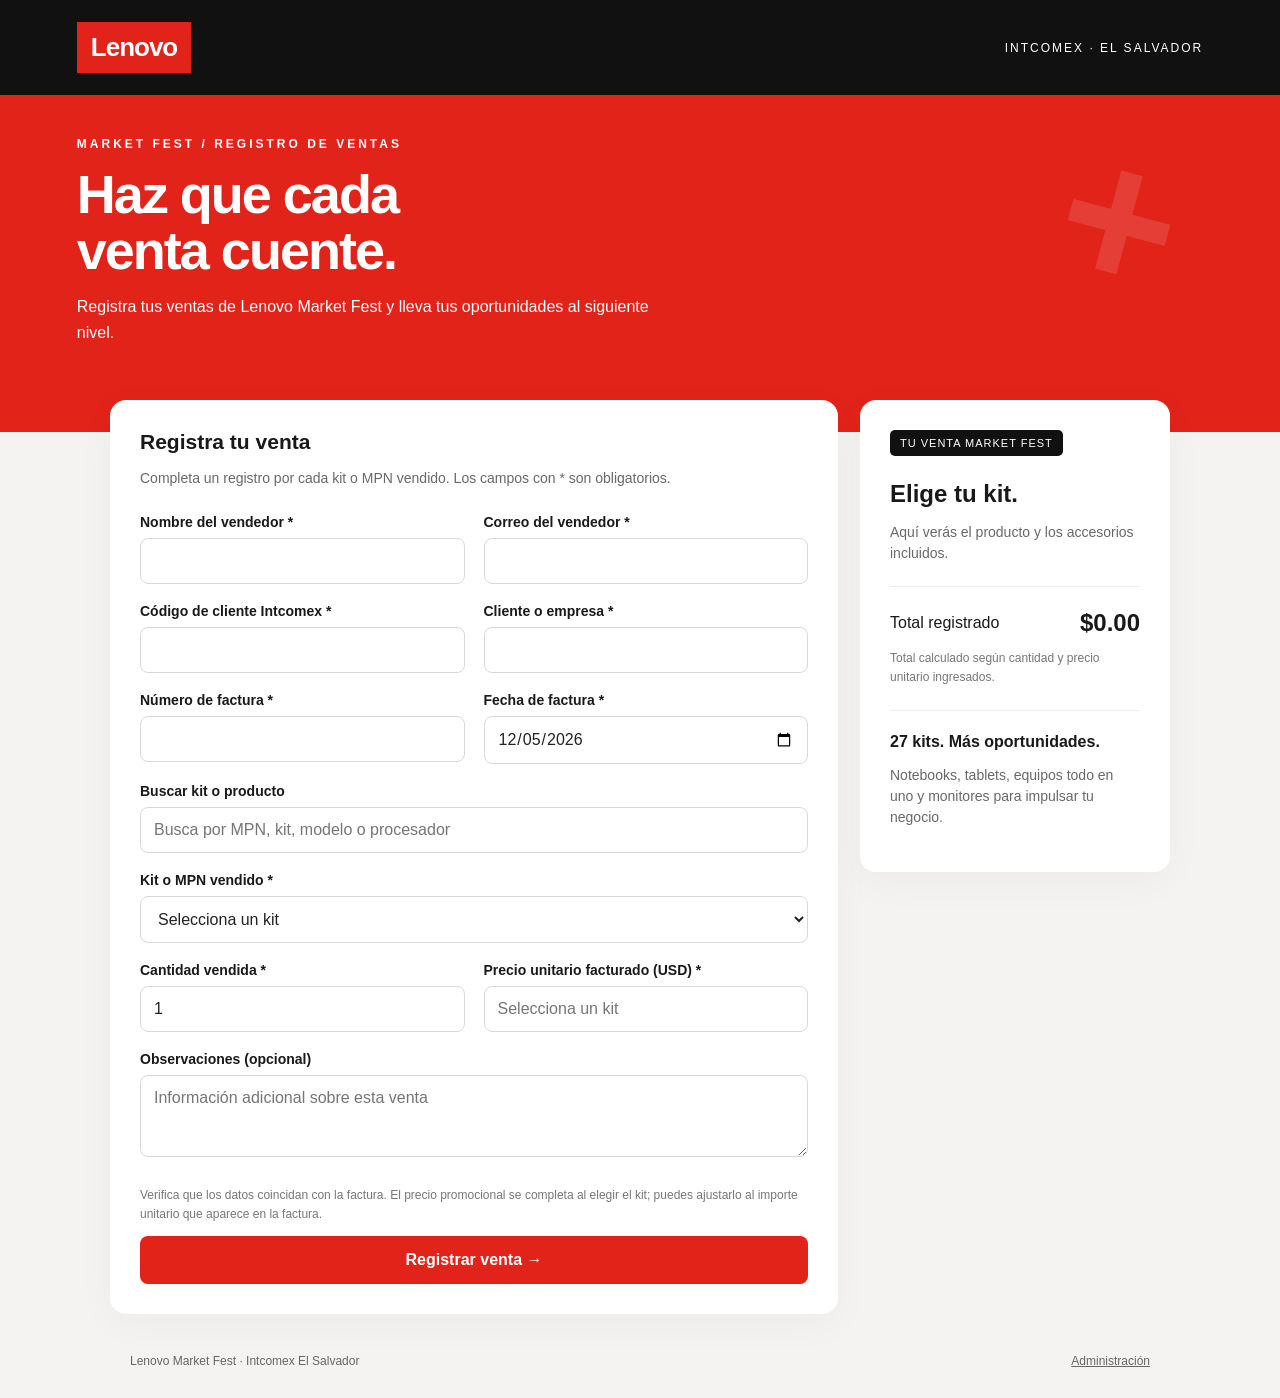
==== market-fest/index.html @ 4cc772e5 "Add Lenovo Market Fest sales registration and private staff export" ====
<!doctype html>
<html lang="es"><head><meta charset="utf-8"><meta name="viewport" content="width=device-width,initial-scale=1"><meta name="theme-color" content="#e2231a"><title>Registro de ventas | Lenovo Market Fest</title><style>
*{box-sizing:border-box}body{margin:0;background:#f4f3f1;color:#191919;font:16px Arial,sans-serif}header{background:#111;color:white;padding:22px max(6vw,20px);display:flex;align-items:center;justify-content:space-between}header strong{background:#e2231a;padding:10px 14px;font-size:26px;letter-spacing:-1px}header span{font-size:12px;letter-spacing:2px}.hero{background:#e2231a;color:white;padding:42px max(6vw,20px) 70px;position:relative;overflow:hidden}.hero:after{content:'+';position:absolute;right:8%;top:10px;font-size:200px;font-weight:900;opacity:.12;transform:rotate(15deg)}.hero p{max-width:590px;line-height:1.6}.eyebrow{text-transform:uppercase;letter-spacing:3px;font-size:12px;font-weight:bold}h1{font-size:clamp(32px,5vw,54px);letter-spacing:-2px;line-height:1.04;margin:15px 0}main{max-width:1100px;margin:-32px auto 40px;padding:0 20px;position:relative;display:grid;grid-template-columns:1fr 310px;gap:22px}.panel{background:white;border-radius:16px;padding:30px;box-shadow:0 10px 40px #00000009}h2{font-size:21px;margin:0 0 8px}.muted{color:#686868;font-size:14px;line-height:1.5}.grid{display:grid;grid-template-columns:1fr 1fr;gap:19px;margin:25px 0}.full{grid-column:1/-1}label{display:block;font-size:14px;font-weight:bold;margin-bottom:8px}input,select,textarea{font:inherit;width:100%;padding:13px;border:1px solid #d8d8d8;border-radius:8px;background:white;color:#222}input:focus,select:focus,textarea:focus{outline:2px solid #e2231a;outline-offset:2px}textarea{resize:vertical}button{font:inherit;font-weight:bold;cursor:pointer;border:0;border-radius:8px;padding:15px 20px;background:#e2231a;color:white}button:disabled{opacity:.55;cursor:wait}.primary{width:100%}.divider{border-top:1px solid #eee;padding-top:22px;margin-top:22px}.summary{position:sticky;top:20px;height:fit-content}.summary .pill{display:inline-block;background:#111;color:#fff;padding:7px 10px;border-radius:5px;font-size:11px;letter-spacing:1px}.summary h3{font-size:24px;line-height:1.2;margin-bottom:8px}.price{font-size:42px;font-weight:bold;color:#e2231a;letter-spacing:-2px;margin:16px 0}.total{display:flex;justify-content:space-between;align-items:center}.total strong{font-size:24px}.note{font-size:12px;line-height:1.6;color:#777}.status{padding:15px;border-radius:8px;margin-top:15px;line-height:1.5}.status:empty{display:none}.status.error{background:#fff0ef;color:#9c1710}.status.success{background:#e9f7ee;color:#176535}footer{max-width:1060px;margin:0 auto 30px;display:flex;justify-content:space-between;font-size:12px;color:#666;padding:0 20px}footer a{color:inherit}.honeypot{position:absolute;left:-10000px}dialog{border:0;border-radius:16px;padding:30px;width:min(90vw,950px);max-height:90vh}dialog::backdrop{background:#0009}dialog input{margin-bottom:15px}table{border-collapse:collapse;width:100%;font-size:12px}td,th{padding:10px;border-bottom:1px solid #ddd;text-align:left;white-space:nowrap}.scroll{overflow:auto}#records{margin-top:20px}.small{padding:9px 13px;font-size:13px;background:#222}.actions{display:flex;justify-content:space-between;gap:10px;margin-bottom:20px}@media(max-width:800px){main{grid-template-columns:1fr}.summary{position:static}.hero{padding-top:28px}.grid{grid-template-columns:1fr}.panel{padding:24px}header span{letter-spacing:0}footer{gap:15px}.hero:after{right:-20px}}
</style></head><body><header><strong>Lenovo</strong><span>INTCOMEX · EL SALVADOR</span></header><section class="hero"><div class="eyebrow">Market Fest / Registro de ventas</div><h1>Haz que cada<br>venta cuente.</h1><p>Registra tus ventas de Lenovo Market Fest y lleva tus oportunidades al siguiente nivel.</p></section><main><section class="panel"><h2>Registra tu venta</h2><p class="muted">Completa un registro por cada kit o MPN vendido. Los campos con * son obligatorios.</p><form id="sale"><div class="grid"><div><label for="seller">Nombre del vendedor *</label><input id="seller" name="seller" required maxlength="120" autocomplete="name"></div><div><label for="email">Correo del vendedor *</label><input id="email" name="email" type="email" required maxlength="180" autocomplete="email"></div><div><label for="clientCode">Código de cliente Intcomex *</label><input id="clientCode" name="clientCode" required maxlength="40"></div><div><label for="company">Cliente o empresa *</label><input id="company" name="company" required maxlength="180" autocomplete="organization"></div><div><label for="invoice">Número de factura *</label><input id="invoice" name="invoice" required maxlength="80"></div><div><label for="date">Fecha de factura *</label><input id="date" name="date" type="date" required></div><div class="full"><label for="search">Buscar kit o producto</label><input id="search" type="search" placeholder="Busca por MPN, kit, modelo o procesador"></div><div class="full"><label for="product">Kit o MPN vendido *</label><select id="product" name="product" required><option value="">Cargando productos…</option></select></div><div><label for="quantity">Cantidad vendida *</label><input id="quantity" name="quantity" type="number" required min="1" max="10000" step="1" value="1" inputmode="numeric"></div><div><label for="unitPrice">Precio unitario facturado (USD) *</label><input id="unitPrice" name="unitPrice" type="number" required min="0.01" max="100000" step="0.01" inputmode="decimal" placeholder="Selecciona un kit"></div><div class="full"><label for="notes">Observaciones (opcional)</label><textarea id="notes" name="notes" rows="3" maxlength="2000" placeholder="Información adicional sobre esta venta"></textarea></div></div><div class="honeypot" aria-hidden="true"><label for="website">Sitio web</label><input id="website" tabindex="-1" autocomplete="off"></div><p class="note">Verifica que los datos coincidan con la factura. El precio promocional se completa al elegir el kit; puedes ajustarlo al importe unitario que aparece en la factura.</p><button class="primary" id="submit">Registrar venta →</button><div id="status" class="status" role="status" aria-live="polite"></div></form></section><aside class="panel summary"><span class="pill">TU VENTA MARKET FEST</span><div id="preview"><h3>Elige tu kit.</h3><p class="muted">Aquí verás el producto y los accesorios incluidos.</p></div><div class="divider total"><span>Total registrado</span><strong id="total">$0.00</strong></div><p class="note">Total calculado según cantidad y precio unitario ingresados.</p><div class="divider"><b>27 kits. Más oportunidades.</b><p class="muted">Notebooks, tablets, equipos todo en uno y monitores para impulsar tu negocio.</p></div></aside></main><footer><span>Lenovo Market Fest · Intcomex El Salvador</span><a href="#administracion" id="adminLink">Administración</a></footer><dialog id="admin"><div class="actions"><h2>Ventas registradas</h2><button class="small" id="closeAdmin">Cerrar</button></div><p class="muted">Acceso exclusivo al equipo autorizado de Proyectos Lenovo.</p><form id="login"><label for="adminEmail">Correo</label><input id="adminEmail" type="email" autocomplete="username" required><label for="adminPassword">Contraseña</label><input id="adminPassword" type="password" autocomplete="current-password" required><button>Ingresar</button></form><p id="adminStatus" role="status"></p><div id="records"></div></dialog><script src="../config.js"></script><script type="module" src="app.js"></script></body></html>
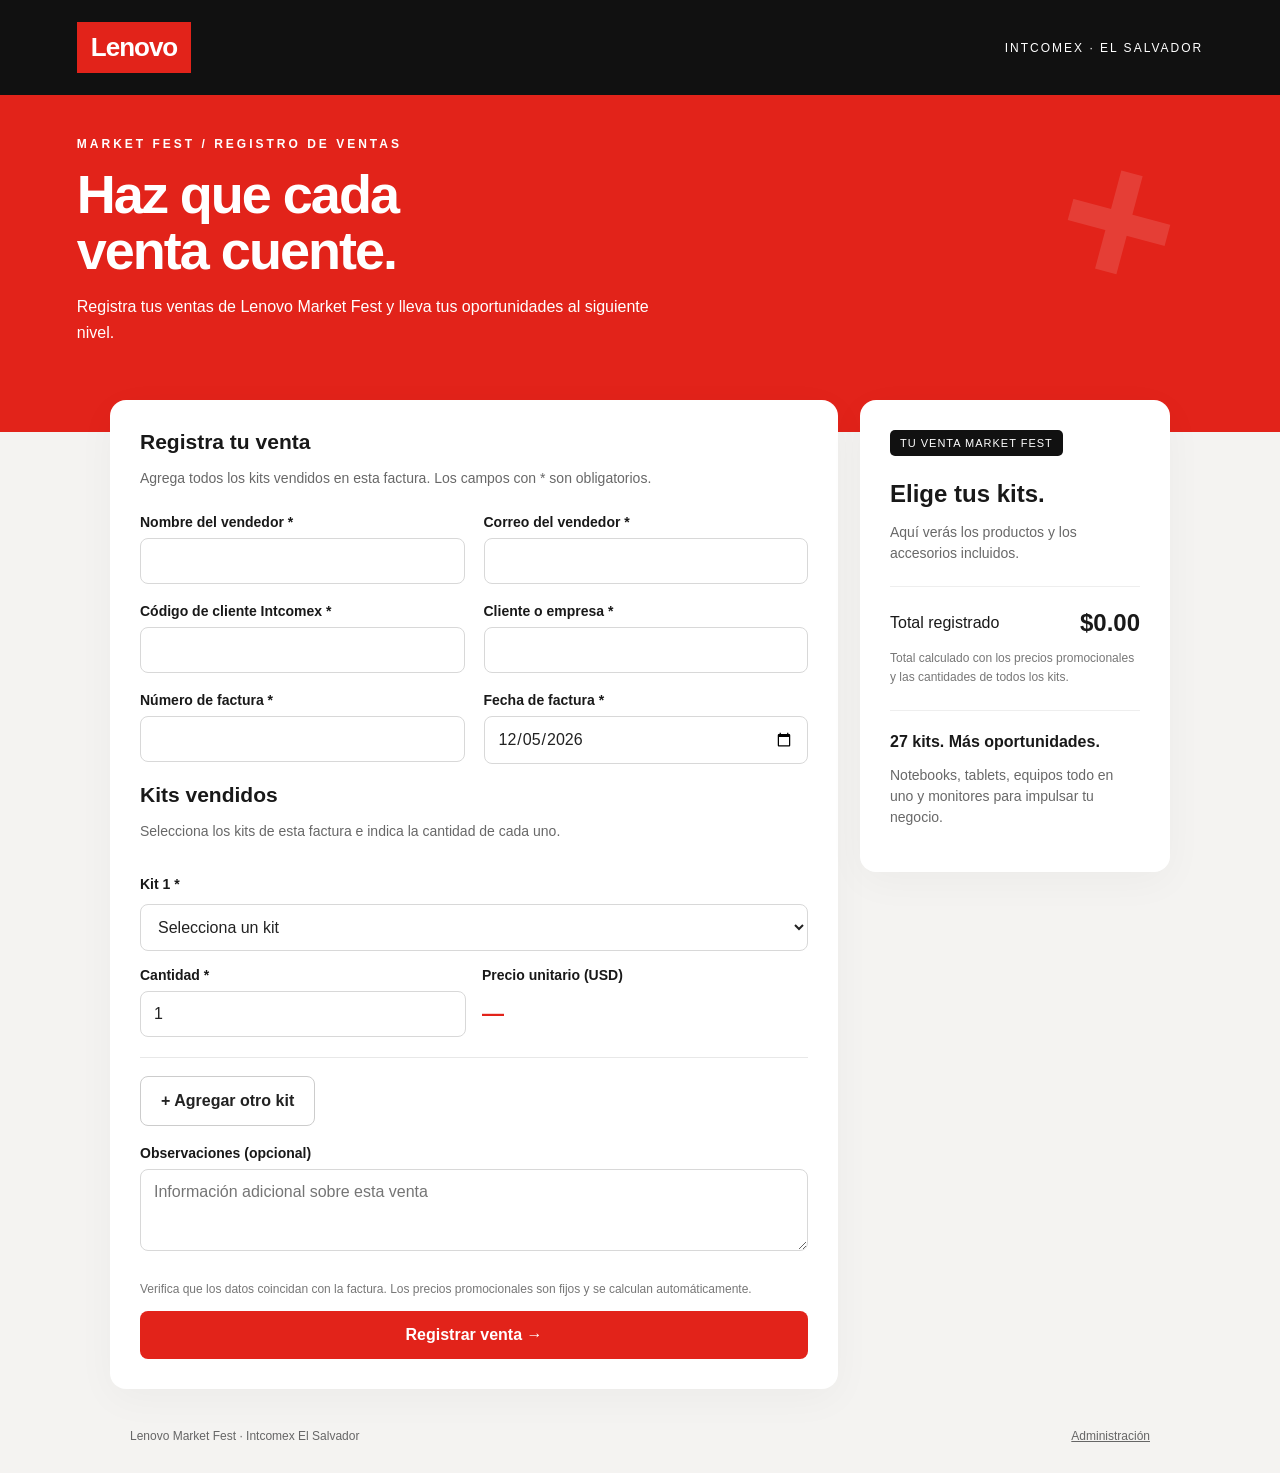
==== commit 1211affd: "Allow multiple Market Fest kits per invoice and enforce fixed catalog prices" ====
--- a/market-fest/index.html
+++ b/market-fest/index.html
@@ -1,4 +1,5 @@
 <!doctype html>
 <html lang="es"><head><meta charset="utf-8"><meta name="viewport" content="width=device-width,initial-scale=1"><meta name="theme-color" content="#e2231a"><title>Registro de ventas | Lenovo Market Fest</title><style>
 *{box-sizing:border-box}body{margin:0;background:#f4f3f1;color:#191919;font:16px Arial,sans-serif}header{background:#111;color:white;padding:22px max(6vw,20px);display:flex;align-items:center;justify-content:space-between}header strong{background:#e2231a;padding:10px 14px;font-size:26px;letter-spacing:-1px}header span{font-size:12px;letter-spacing:2px}.hero{background:#e2231a;color:white;padding:42px max(6vw,20px) 70px;position:relative;overflow:hidden}.hero:after{content:'+';position:absolute;right:8%;top:10px;font-size:200px;font-weight:900;opacity:.12;transform:rotate(15deg)}.hero p{max-width:590px;line-height:1.6}.eyebrow{text-transform:uppercase;letter-spacing:3px;font-size:12px;font-weight:bold}h1{font-size:clamp(32px,5vw,54px);letter-spacing:-2px;line-height:1.04;margin:15px 0}main{max-width:1100px;margin:-32px auto 40px;padding:0 20px;position:relative;display:grid;grid-template-columns:1fr 310px;gap:22px}.panel{background:white;border-radius:16px;padding:30px;box-shadow:0 10px 40px #00000009}h2{font-size:21px;margin:0 0 8px}.muted{color:#686868;font-size:14px;line-height:1.5}.grid{display:grid;grid-template-columns:1fr 1fr;gap:19px;margin:25px 0}.full{grid-column:1/-1}label{display:block;font-size:14px;font-weight:bold;margin-bottom:8px}input,select,textarea{font:inherit;width:100%;padding:13px;border:1px solid #d8d8d8;border-radius:8px;background:white;color:#222}input:focus,select:focus,textarea:focus{outline:2px solid #e2231a;outline-offset:2px}textarea{resize:vertical}button{font:inherit;font-weight:bold;cursor:pointer;border:0;border-radius:8px;padding:15px 20px;background:#e2231a;color:white}button:disabled{opacity:.55;cursor:wait}.primary{width:100%}.divider{border-top:1px solid #eee;padding-top:22px;margin-top:22px}.summary{position:sticky;top:20px;height:fit-content}.summary .pill{display:inline-block;background:#111;color:#fff;padding:7px 10px;border-radius:5px;font-size:11px;letter-spacing:1px}.summary h3{font-size:24px;line-height:1.2;margin-bottom:8px}.price{font-size:42px;font-weight:bold;color:#e2231a;letter-spacing:-2px;margin:16px 0}.total{display:flex;justify-content:space-between;align-items:center}.total strong{font-size:24px}.note{font-size:12px;line-height:1.6;color:#777}.status{padding:15px;border-radius:8px;margin-top:15px;line-height:1.5}.status:empty{display:none}.status.error{background:#fff0ef;color:#9c1710}.status.success{background:#e9f7ee;color:#176535}footer{max-width:1060px;margin:0 auto 30px;display:flex;justify-content:space-between;font-size:12px;color:#666;padding:0 20px}footer a{color:inherit}.honeypot{position:absolute;left:-10000px}dialog{border:0;border-radius:16px;padding:30px;width:min(90vw,950px);max-height:90vh}dialog::backdrop{background:#0009}dialog input{margin-bottom:15px}table{border-collapse:collapse;width:100%;font-size:12px}td,th{padding:10px;border-bottom:1px solid #ddd;text-align:left;white-space:nowrap}.scroll{overflow:auto}#records{margin-top:20px}.small{padding:9px 13px;font-size:13px;background:#222}.actions{display:flex;justify-content:space-between;gap:10px;margin-bottom:20px}@media(max-width:800px){main{grid-template-columns:1fr}.summary{position:static}.hero{padding-top:28px}.grid{grid-template-columns:1fr}.panel{padding:24px}header span{letter-spacing:0}footer{gap:15px}.hero:after{right:-20px}}
-</style></head><body><header><strong>Lenovo</strong><span>INTCOMEX · EL SALVADOR</span></header><section class="hero"><div class="eyebrow">Market Fest / Registro de ventas</div><h1>Haz que cada<br>venta cuente.</h1><p>Registra tus ventas de Lenovo Market Fest y lleva tus oportunidades al siguiente nivel.</p></section><main><section class="panel"><h2>Registra tu venta</h2><p class="muted">Completa un registro por cada kit o MPN vendido. Los campos con * son obligatorios.</p><form id="sale"><div class="grid"><div><label for="seller">Nombre del vendedor *</label><input id="seller" name="seller" required maxlength="120" autocomplete="name"></div><div><label for="email">Correo del vendedor *</label><input id="email" name="email" type="email" required maxlength="180" autocomplete="email"></div><div><label for="clientCode">Código de cliente Intcomex *</label><input id="clientCode" name="clientCode" required maxlength="40"></div><div><label for="company">Cliente o empresa *</label><input id="company" name="company" required maxlength="180" autocomplete="organization"></div><div><label for="invoice">Número de factura *</label><input id="invoice" name="invoice" required maxlength="80"></div><div><label for="date">Fecha de factura *</label><input id="date" name="date" type="date" required></div><div class="full"><label for="search">Buscar kit o producto</label><input id="search" type="search" placeholder="Busca por MPN, kit, modelo o procesador"></div><div class="full"><label for="product">Kit o MPN vendido *</label><select id="product" name="product" required><option value="">Cargando productos…</option></select></div><div><label for="quantity">Cantidad vendida *</label><input id="quantity" name="quantity" type="number" required min="1" max="10000" step="1" value="1" inputmode="numeric"></div><div><label for="unitPrice">Precio unitario facturado (USD) *</label><input id="unitPrice" name="unitPrice" type="number" required min="0.01" max="100000" step="0.01" inputmode="decimal" placeholder="Selecciona un kit"></div><div class="full"><label for="notes">Observaciones (opcional)</label><textarea id="notes" name="notes" rows="3" maxlength="2000" placeholder="Información adicional sobre esta venta"></textarea></div></div><div class="honeypot" aria-hidden="true"><label for="website">Sitio web</label><input id="website" tabindex="-1" autocomplete="off"></div><p class="note">Verifica que los datos coincidan con la factura. El precio promocional se completa al elegir el kit; puedes ajustarlo al importe unitario que aparece en la factura.</p><button class="primary" id="submit">Registrar venta →</button><div id="status" class="status" role="status" aria-live="polite"></div></form></section><aside class="panel summary"><span class="pill">TU VENTA MARKET FEST</span><div id="preview"><h3>Elige tu kit.</h3><p class="muted">Aquí verás el producto y los accesorios incluidos.</p></div><div class="divider total"><span>Total registrado</span><strong id="total">$0.00</strong></div><p class="note">Total calculado según cantidad y precio unitario ingresados.</p><div class="divider"><b>27 kits. Más oportunidades.</b><p class="muted">Notebooks, tablets, equipos todo en uno y monitores para impulsar tu negocio.</p></div></aside></main><footer><span>Lenovo Market Fest · Intcomex El Salvador</span><a href="#administracion" id="adminLink">Administración</a></footer><dialog id="admin"><div class="actions"><h2>Ventas registradas</h2><button class="small" id="closeAdmin">Cerrar</button></div><p class="muted">Acceso exclusivo al equipo autorizado de Proyectos Lenovo.</p><form id="login"><label for="adminEmail">Correo</label><input id="adminEmail" type="email" autocomplete="username" required><label for="adminPassword">Contraseña</label><input id="adminPassword" type="password" autocomplete="current-password" required><button>Ingresar</button></form><p id="adminStatus" role="status"></p><div id="records"></div></dialog><script src="../config.js"></script><script type="module" src="app.js"></script></body></html>
+.kit-line{padding:20px 0;border-bottom:1px solid #e8e8e8}.line-top{display:flex;align-items:center;justify-content:space-between;gap:10px;margin-bottom:12px}.line-top label{margin:0}.line-numbers{display:grid;grid-template-columns:1fr 1fr;gap:16px;margin-top:16px}.fixed-price{display:block;font-size:22px;font-weight:bold;color:#e2231a;padding:10px 0}.remove-kit{background:transparent;color:#777;padding:6px 0;font-size:12px}.secondary{margin-top:18px;background:#fff;color:#222;border:1px solid #ccc}.summary-item{border-bottom:1px solid #eee;padding:15px 0}.summary-item h3{font-size:18px;margin:0 0 8px}.summary-item p{margin:7px 0}.summary-item .line-total{font-weight:bold;color:#e2231a}@media(max-width:480px){.line-numbers{grid-template-columns:1fr 1fr}.kit-line{padding:16px 0}}
+</style></head><body><header><strong>Lenovo</strong><span>INTCOMEX · EL SALVADOR</span></header><section class="hero"><div class="eyebrow">Market Fest / Registro de ventas</div><h1>Haz que cada<br>venta cuente.</h1><p>Registra tus ventas de Lenovo Market Fest y lleva tus oportunidades al siguiente nivel.</p></section><main><section class="panel"><h2>Registra tu venta</h2><p class="muted">Agrega todos los kits vendidos en esta factura. Los campos con * son obligatorios.</p><form id="sale"><div class="grid"><div><label for="seller">Nombre del vendedor *</label><input id="seller" name="seller" required maxlength="120" autocomplete="name"></div><div><label for="email">Correo del vendedor *</label><input id="email" name="email" type="email" required maxlength="180" autocomplete="email"></div><div><label for="clientCode">Código de cliente Intcomex *</label><input id="clientCode" name="clientCode" required maxlength="40"></div><div><label for="company">Cliente o empresa *</label><input id="company" name="company" required maxlength="180" autocomplete="organization"></div><div><label for="invoice">Número de factura *</label><input id="invoice" name="invoice" required maxlength="80"></div><div><label for="date">Fecha de factura *</label><input id="date" name="date" type="date" required></div><section class="full kits"><h2>Kits vendidos</h2><p class="muted">Selecciona los kits de esta factura e indica la cantidad de cada uno.</p><div id="lines"></div><button type="button" id="addKit" class="secondary">+ Agregar otro kit</button></section><div class="full"><label for="notes">Observaciones (opcional)</label><textarea id="notes" name="notes" rows="3" maxlength="2000" placeholder="Información adicional sobre esta venta"></textarea></div></div><div class="honeypot" aria-hidden="true"><label for="website">Sitio web</label><input id="website" tabindex="-1" autocomplete="off"></div><p class="note">Verifica que los datos coincidan con la factura. Los precios promocionales son fijos y se calculan automáticamente.</p><button class="primary" id="submit">Registrar venta →</button><div id="status" class="status" role="status" aria-live="polite"></div></form></section><aside class="panel summary"><span class="pill">TU VENTA MARKET FEST</span><div id="preview"><h3>Elige tu kit.</h3><p class="muted">Aquí verás los productos y accesorios incluidos.</p></div><div class="divider total"><span>Total registrado</span><strong id="total">$0.00</strong></div><p class="note">Total calculado con los precios promocionales y las cantidades de todos los kits.</p><div class="divider"><b>27 kits. Más oportunidades.</b><p class="muted">Notebooks, tablets, equipos todo en uno y monitores para impulsar tu negocio.</p></div></aside></main><footer><span>Lenovo Market Fest · Intcomex El Salvador</span><a href="#administracion" id="adminLink">Administración</a></footer><dialog id="admin"><div class="actions"><h2>Ventas registradas</h2><button class="small" id="closeAdmin">Cerrar</button></div><p class="muted">Acceso exclusivo al equipo autorizado de Proyectos Lenovo.</p><form id="login"><label for="adminEmail">Correo</label><input id="adminEmail" type="email" autocomplete="username" required><label for="adminPassword">Contraseña</label><input id="adminPassword" type="password" autocomplete="current-password" required><button>Ingresar</button></form><p id="adminStatus" role="status"></p><div id="records"></div></dialog><script src="../config.js"></script><script type="module" src="app.js"></script></body></html>
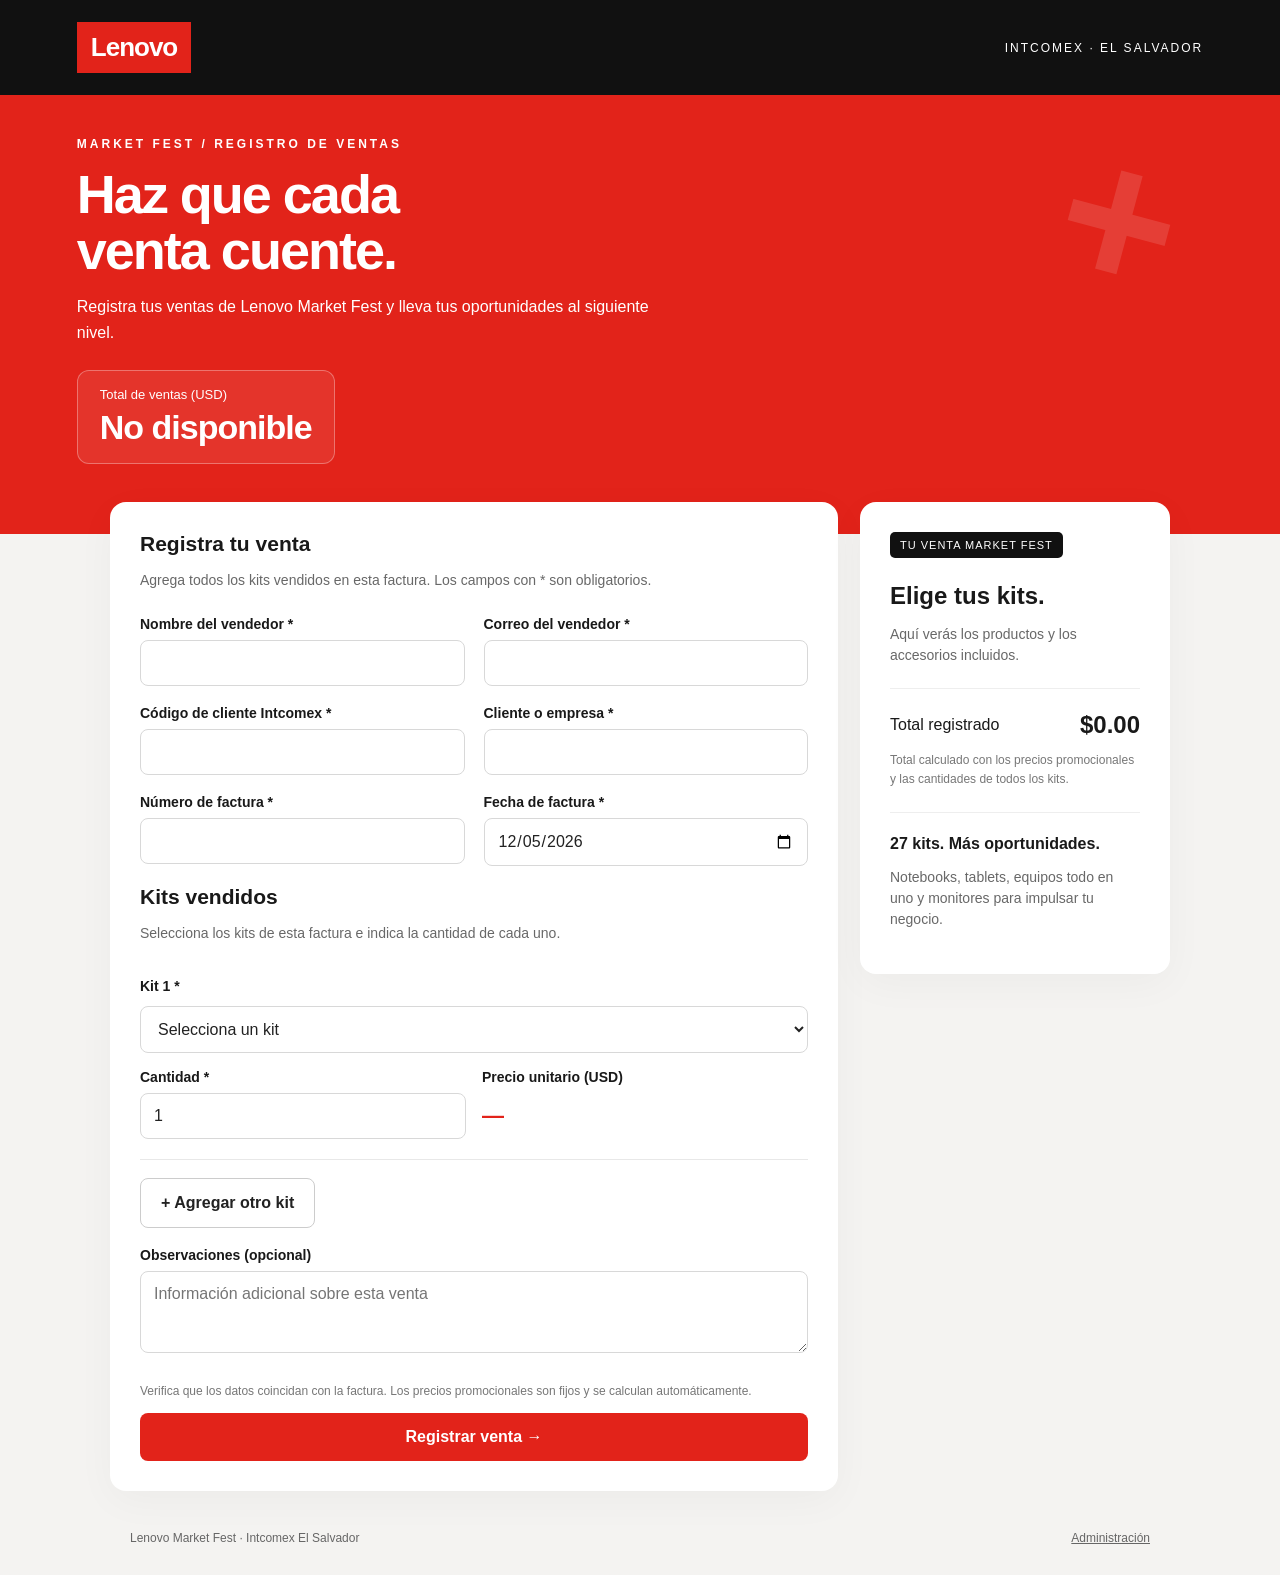
==== commit d27e35df: "Show campaign sales total without exposing private sales records" ====
--- a/market-fest/index.html
+++ b/market-fest/index.html
@@ -2,4 +2,6 @@
 <html lang="es"><head><meta charset="utf-8"><meta name="viewport" content="width=device-width,initial-scale=1"><meta name="theme-color" content="#e2231a"><title>Registro de ventas | Lenovo Market Fest</title><style>
 *{box-sizing:border-box}body{margin:0;background:#f4f3f1;color:#191919;font:16px Arial,sans-serif}header{background:#111;color:white;padding:22px max(6vw,20px);display:flex;align-items:center;justify-content:space-between}header strong{background:#e2231a;padding:10px 14px;font-size:26px;letter-spacing:-1px}header span{font-size:12px;letter-spacing:2px}.hero{background:#e2231a;color:white;padding:42px max(6vw,20px) 70px;position:relative;overflow:hidden}.hero:after{content:'+';position:absolute;right:8%;top:10px;font-size:200px;font-weight:900;opacity:.12;transform:rotate(15deg)}.hero p{max-width:590px;line-height:1.6}.eyebrow{text-transform:uppercase;letter-spacing:3px;font-size:12px;font-weight:bold}h1{font-size:clamp(32px,5vw,54px);letter-spacing:-2px;line-height:1.04;margin:15px 0}main{max-width:1100px;margin:-32px auto 40px;padding:0 20px;position:relative;display:grid;grid-template-columns:1fr 310px;gap:22px}.panel{background:white;border-radius:16px;padding:30px;box-shadow:0 10px 40px #00000009}h2{font-size:21px;margin:0 0 8px}.muted{color:#686868;font-size:14px;line-height:1.5}.grid{display:grid;grid-template-columns:1fr 1fr;gap:19px;margin:25px 0}.full{grid-column:1/-1}label{display:block;font-size:14px;font-weight:bold;margin-bottom:8px}input,select,textarea{font:inherit;width:100%;padding:13px;border:1px solid #d8d8d8;border-radius:8px;background:white;color:#222}input:focus,select:focus,textarea:focus{outline:2px solid #e2231a;outline-offset:2px}textarea{resize:vertical}button{font:inherit;font-weight:bold;cursor:pointer;border:0;border-radius:8px;padding:15px 20px;background:#e2231a;color:white}button:disabled{opacity:.55;cursor:wait}.primary{width:100%}.divider{border-top:1px solid #eee;padding-top:22px;margin-top:22px}.summary{position:sticky;top:20px;height:fit-content}.summary .pill{display:inline-block;background:#111;color:#fff;padding:7px 10px;border-radius:5px;font-size:11px;letter-spacing:1px}.summary h3{font-size:24px;line-height:1.2;margin-bottom:8px}.price{font-size:42px;font-weight:bold;color:#e2231a;letter-spacing:-2px;margin:16px 0}.total{display:flex;justify-content:space-between;align-items:center}.total strong{font-size:24px}.note{font-size:12px;line-height:1.6;color:#777}.status{padding:15px;border-radius:8px;margin-top:15px;line-height:1.5}.status:empty{display:none}.status.error{background:#fff0ef;color:#9c1710}.status.success{background:#e9f7ee;color:#176535}footer{max-width:1060px;margin:0 auto 30px;display:flex;justify-content:space-between;font-size:12px;color:#666;padding:0 20px}footer a{color:inherit}.honeypot{position:absolute;left:-10000px}dialog{border:0;border-radius:16px;padding:30px;width:min(90vw,950px);max-height:90vh}dialog::backdrop{background:#0009}dialog input{margin-bottom:15px}table{border-collapse:collapse;width:100%;font-size:12px}td,th{padding:10px;border-bottom:1px solid #ddd;text-align:left;white-space:nowrap}.scroll{overflow:auto}#records{margin-top:20px}.small{padding:9px 13px;font-size:13px;background:#222}.actions{display:flex;justify-content:space-between;gap:10px;margin-bottom:20px}@media(max-width:800px){main{grid-template-columns:1fr}.summary{position:static}.hero{padding-top:28px}.grid{grid-template-columns:1fr}.panel{padding:24px}header span{letter-spacing:0}footer{gap:15px}.hero:after{right:-20px}}
 .kit-line{padding:20px 0;border-bottom:1px solid #e8e8e8}.line-top{display:flex;align-items:center;justify-content:space-between;gap:10px;margin-bottom:12px}.line-top label{margin:0}.line-numbers{display:grid;grid-template-columns:1fr 1fr;gap:16px;margin-top:16px}.fixed-price{display:block;font-size:22px;font-weight:bold;color:#e2231a;padding:10px 0}.remove-kit{background:transparent;color:#777;padding:6px 0;font-size:12px}.secondary{margin-top:18px;background:#fff;color:#222;border:1px solid #ccc}.summary-item{border-bottom:1px solid #eee;padding:15px 0}.summary-item h3{font-size:18px;margin:0 0 8px}.summary-item p{margin:7px 0}.summary-item .line-total{font-weight:bold;color:#e2231a}@media(max-width:480px){.line-numbers{grid-template-columns:1fr 1fr}.kit-line{padding:16px 0}}
-</style></head><body><header><strong>Lenovo</strong><span>INTCOMEX · EL SALVADOR</span></header><section class="hero"><div class="eyebrow">Market Fest / Registro de ventas</div><h1>Haz que cada<br>venta cuente.</h1><p>Registra tus ventas de Lenovo Market Fest y lleva tus oportunidades al siguiente nivel.</p></section><main><section class="panel"><h2>Registra tu venta</h2><p class="muted">Agrega todos los kits vendidos en esta factura. Los campos con * son obligatorios.</p><form id="sale"><div class="grid"><div><label for="seller">Nombre del vendedor *</label><input id="seller" name="seller" required maxlength="120" autocomplete="name"></div><div><label for="email">Correo del vendedor *</label><input id="email" name="email" type="email" required maxlength="180" autocomplete="email"></div><div><label for="clientCode">Código de cliente Intcomex *</label><input id="clientCode" name="clientCode" required maxlength="40"></div><div><label for="company">Cliente o empresa *</label><input id="company" name="company" required maxlength="180" autocomplete="organization"></div><div><label for="invoice">Número de factura *</label><input id="invoice" name="invoice" required maxlength="80"></div><div><label for="date">Fecha de factura *</label><input id="date" name="date" type="date" required></div><section class="full kits"><h2>Kits vendidos</h2><p class="muted">Selecciona los kits de esta factura e indica la cantidad de cada uno.</p><div id="lines"></div><button type="button" id="addKit" class="secondary">+ Agregar otro kit</button></section><div class="full"><label for="notes">Observaciones (opcional)</label><textarea id="notes" name="notes" rows="3" maxlength="2000" placeholder="Información adicional sobre esta venta"></textarea></div></div><div class="honeypot" aria-hidden="true"><label for="website">Sitio web</label><input id="website" tabindex="-1" autocomplete="off"></div><p class="note">Verifica que los datos coincidan con la factura. Los precios promocionales son fijos y se calculan automáticamente.</p><button class="primary" id="submit">Registrar venta →</button><div id="status" class="status" role="status" aria-live="polite"></div></form></section><aside class="panel summary"><span class="pill">TU VENTA MARKET FEST</span><div id="preview"><h3>Elige tu kit.</h3><p class="muted">Aquí verás los productos y accesorios incluidos.</p></div><div class="divider total"><span>Total registrado</span><strong id="total">$0.00</strong></div><p class="note">Total calculado con los precios promocionales y las cantidades de todos los kits.</p><div class="divider"><b>27 kits. Más oportunidades.</b><p class="muted">Notebooks, tablets, equipos todo en uno y monitores para impulsar tu negocio.</p></div></aside></main><footer><span>Lenovo Market Fest · Intcomex El Salvador</span><a href="#administracion" id="adminLink">Administración</a></footer><dialog id="admin"><div class="actions"><h2>Ventas registradas</h2><button class="small" id="closeAdmin">Cerrar</button></div><p class="muted">Acceso exclusivo al equipo autorizado de Proyectos Lenovo.</p><form id="login"><label for="adminEmail">Correo</label><input id="adminEmail" type="email" autocomplete="username" required><label for="adminPassword">Contraseña</label><input id="adminPassword" type="password" autocomplete="current-password" required><button>Ingresar</button></form><p id="adminStatus" role="status"></p><div id="records"></div></dialog><script src="../config.js"></script><script type="module" src="app.js"></script></body></html>
+ .campaign-total{display:flex;flex-direction:column;gap:6px;width:fit-content;background:#ffffff14;border:1px solid #ffffff50;border-radius:12px;padding:16px 22px;margin-top:24px;position:relative;z-index:1}.campaign-total span{font-size:13px}.campaign-total strong{font-size:34px;letter-spacing:-1px}
+</style></head><body><header><strong>Lenovo</strong><span>INTCOMEX · EL SALVADOR</span></header><section class="hero"><div class="eyebrow">Market Fest / Registro de ventas</div><h1>Haz que cada<br>venta cuente.</h1><p>Registra tus ventas de Lenovo Market Fest y lleva tus oportunidades al siguiente nivel.</p><div class="campaign-total"><span>Total de ventas (USD)</span><strong id="campaignSalesTotal" role="status" aria-live="polite">Cargando…</strong></div></section><main><section class="panel"><h2>Registra tu venta</h2><p class="muted">Agrega todos los kits vendidos en esta factura. Los campos con * son obligatorios.</p><form id="sale"><div class="grid"><div><label for="seller">Nombre del vendedor *</label><input id="seller" name="seller" required maxlength="120" autocomplete="name"></div><div><label for="email">Correo del vendedor *</label><input id="email" name="email" type="email" required maxlength="180" autocomplete="email"></div><div><label for="clientCode">Código de cliente Intcomex *</label><input id="clientCode" name="clientCode" required maxlength="40"></div><div><label for="company">Cliente o empresa *</label><input id="company" name="company" required maxlength="180" autocomplete="organization"></div><div><label for="invoice">Número de factura *</label><input id="invoice" name="invoice" required maxlength="80"></div><div><label for="date">Fecha de factura *</label><input id="date" name="date" type="date" required></div><section class="full kits"><h2>Kits vendidos</h2><p class="muted">Selecciona los kits de esta factura e indica la cantidad de cada uno.</p><div id="lines"></div><button type="button" id="addKit" class="secondary">+ Agregar otro kit</button></section><div class="full"><label for="notes">Observaciones (opcional)</label><textarea id="notes" name="notes" rows="3" maxlength="2000" placeholder="Información adicional sobre esta venta"></textarea></div></div><div class="honeypot" aria-hidden="true"><label for="website">Sitio web</label><input id="website" tabindex="-1" autocomplete="off"></div><p class="note">Verifica que los datos coincidan con la factura. Los precios promocionales son fijos y se calculan automáticamente.</p><button class="primary" id="submit">Registrar venta →</button><div id="status" class="status" role="status" aria-live="polite"></div></form></section><aside class="panel summary"><span class="pill">TU VENTA MARKET FEST</span><div id="preview"><h3>Elige tu kit.</h3><p class="muted">Aquí verás los productos y accesorios incluidos.</p></div><div class="divider total"><span>Total registrado</span><strong id="total">$0.00</strong></div><p class="note">Total calculado con los precios promocionales y las cantidades de todos los kits.</p><div class="divider"><b>27 kits. Más oportunidades.</b><p class="muted">Notebooks, tablets, equipos todo en uno y monitores para impulsar tu negocio.</p></div></aside></main><footer><span>Lenovo Market Fest · Intcomex El Salvador</span><a href="#administracion" id="adminLink">Administración</a></footer><dialog id="admin"><div class="actions"><h2>Ventas registradas</h2><button class="small" id="closeAdmin">Cerrar</button></div><p class="muted">Acceso exclusivo al equipo autorizado de Proyectos Lenovo.</p><form id="login"><label for="adminEmail">Correo</label><input id="adminEmail" type="email" autocomplete="username" required><label for="adminPassword">Contraseña</label><input id="adminPassword" type="password" autocomplete="current-password" required><button>Ingresar</button></form><p id="adminStatus" role="status"></p><div id="records"></div></dialog><script src="../config.js"></script><script type="module" src="app.js?v=sales-total-1"></script></body></html>
+
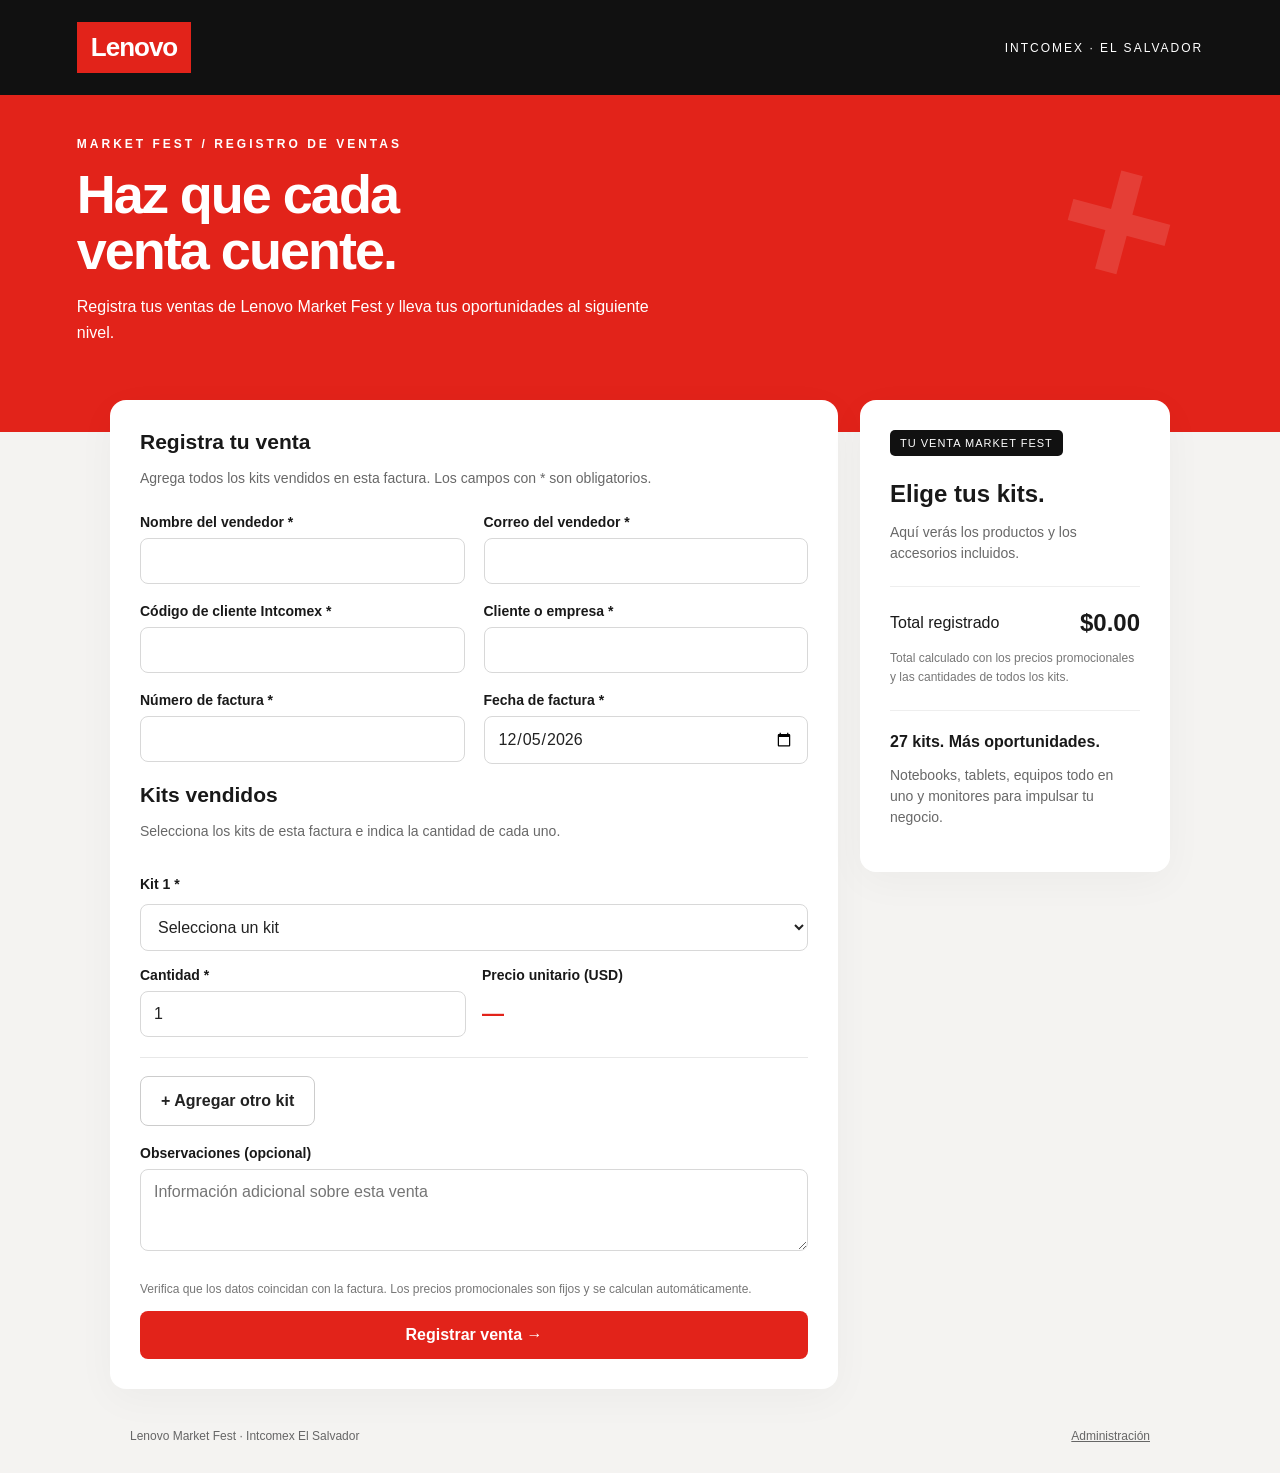
==== commit 76bee597: "Remove public campaign sales total and restrict aggregate to staff" ====
--- a/market-fest/index.html
+++ b/market-fest/index.html
@@ -2,6 +2,5 @@
 <html lang="es"><head><meta charset="utf-8"><meta name="viewport" content="width=device-width,initial-scale=1"><meta name="theme-color" content="#e2231a"><title>Registro de ventas | Lenovo Market Fest</title><style>
 *{box-sizing:border-box}body{margin:0;background:#f4f3f1;color:#191919;font:16px Arial,sans-serif}header{background:#111;color:white;padding:22px max(6vw,20px);display:flex;align-items:center;justify-content:space-between}header strong{background:#e2231a;padding:10px 14px;font-size:26px;letter-spacing:-1px}header span{font-size:12px;letter-spacing:2px}.hero{background:#e2231a;color:white;padding:42px max(6vw,20px) 70px;position:relative;overflow:hidden}.hero:after{content:'+';position:absolute;right:8%;top:10px;font-size:200px;font-weight:900;opacity:.12;transform:rotate(15deg)}.hero p{max-width:590px;line-height:1.6}.eyebrow{text-transform:uppercase;letter-spacing:3px;font-size:12px;font-weight:bold}h1{font-size:clamp(32px,5vw,54px);letter-spacing:-2px;line-height:1.04;margin:15px 0}main{max-width:1100px;margin:-32px auto 40px;padding:0 20px;position:relative;display:grid;grid-template-columns:1fr 310px;gap:22px}.panel{background:white;border-radius:16px;padding:30px;box-shadow:0 10px 40px #00000009}h2{font-size:21px;margin:0 0 8px}.muted{color:#686868;font-size:14px;line-height:1.5}.grid{display:grid;grid-template-columns:1fr 1fr;gap:19px;margin:25px 0}.full{grid-column:1/-1}label{display:block;font-size:14px;font-weight:bold;margin-bottom:8px}input,select,textarea{font:inherit;width:100%;padding:13px;border:1px solid #d8d8d8;border-radius:8px;background:white;color:#222}input:focus,select:focus,textarea:focus{outline:2px solid #e2231a;outline-offset:2px}textarea{resize:vertical}button{font:inherit;font-weight:bold;cursor:pointer;border:0;border-radius:8px;padding:15px 20px;background:#e2231a;color:white}button:disabled{opacity:.55;cursor:wait}.primary{width:100%}.divider{border-top:1px solid #eee;padding-top:22px;margin-top:22px}.summary{position:sticky;top:20px;height:fit-content}.summary .pill{display:inline-block;background:#111;color:#fff;padding:7px 10px;border-radius:5px;font-size:11px;letter-spacing:1px}.summary h3{font-size:24px;line-height:1.2;margin-bottom:8px}.price{font-size:42px;font-weight:bold;color:#e2231a;letter-spacing:-2px;margin:16px 0}.total{display:flex;justify-content:space-between;align-items:center}.total strong{font-size:24px}.note{font-size:12px;line-height:1.6;color:#777}.status{padding:15px;border-radius:8px;margin-top:15px;line-height:1.5}.status:empty{display:none}.status.error{background:#fff0ef;color:#9c1710}.status.success{background:#e9f7ee;color:#176535}footer{max-width:1060px;margin:0 auto 30px;display:flex;justify-content:space-between;font-size:12px;color:#666;padding:0 20px}footer a{color:inherit}.honeypot{position:absolute;left:-10000px}dialog{border:0;border-radius:16px;padding:30px;width:min(90vw,950px);max-height:90vh}dialog::backdrop{background:#0009}dialog input{margin-bottom:15px}table{border-collapse:collapse;width:100%;font-size:12px}td,th{padding:10px;border-bottom:1px solid #ddd;text-align:left;white-space:nowrap}.scroll{overflow:auto}#records{margin-top:20px}.small{padding:9px 13px;font-size:13px;background:#222}.actions{display:flex;justify-content:space-between;gap:10px;margin-bottom:20px}@media(max-width:800px){main{grid-template-columns:1fr}.summary{position:static}.hero{padding-top:28px}.grid{grid-template-columns:1fr}.panel{padding:24px}header span{letter-spacing:0}footer{gap:15px}.hero:after{right:-20px}}
 .kit-line{padding:20px 0;border-bottom:1px solid #e8e8e8}.line-top{display:flex;align-items:center;justify-content:space-between;gap:10px;margin-bottom:12px}.line-top label{margin:0}.line-numbers{display:grid;grid-template-columns:1fr 1fr;gap:16px;margin-top:16px}.fixed-price{display:block;font-size:22px;font-weight:bold;color:#e2231a;padding:10px 0}.remove-kit{background:transparent;color:#777;padding:6px 0;font-size:12px}.secondary{margin-top:18px;background:#fff;color:#222;border:1px solid #ccc}.summary-item{border-bottom:1px solid #eee;padding:15px 0}.summary-item h3{font-size:18px;margin:0 0 8px}.summary-item p{margin:7px 0}.summary-item .line-total{font-weight:bold;color:#e2231a}@media(max-width:480px){.line-numbers{grid-template-columns:1fr 1fr}.kit-line{padding:16px 0}}
- .campaign-total{display:flex;flex-direction:column;gap:6px;width:fit-content;background:#ffffff14;border:1px solid #ffffff50;border-radius:12px;padding:16px 22px;margin-top:24px;position:relative;z-index:1}.campaign-total span{font-size:13px}.campaign-total strong{font-size:34px;letter-spacing:-1px}
-</style></head><body><header><strong>Lenovo</strong><span>INTCOMEX · EL SALVADOR</span></header><section class="hero"><div class="eyebrow">Market Fest / Registro de ventas</div><h1>Haz que cada<br>venta cuente.</h1><p>Registra tus ventas de Lenovo Market Fest y lleva tus oportunidades al siguiente nivel.</p><div class="campaign-total"><span>Total de ventas (USD)</span><strong id="campaignSalesTotal" role="status" aria-live="polite">Cargando…</strong></div></section><main><section class="panel"><h2>Registra tu venta</h2><p class="muted">Agrega todos los kits vendidos en esta factura. Los campos con * son obligatorios.</p><form id="sale"><div class="grid"><div><label for="seller">Nombre del vendedor *</label><input id="seller" name="seller" required maxlength="120" autocomplete="name"></div><div><label for="email">Correo del vendedor *</label><input id="email" name="email" type="email" required maxlength="180" autocomplete="email"></div><div><label for="clientCode">Código de cliente Intcomex *</label><input id="clientCode" name="clientCode" required maxlength="40"></div><div><label for="company">Cliente o empresa *</label><input id="company" name="company" required maxlength="180" autocomplete="organization"></div><div><label for="invoice">Número de factura *</label><input id="invoice" name="invoice" required maxlength="80"></div><div><label for="date">Fecha de factura *</label><input id="date" name="date" type="date" required></div><section class="full kits"><h2>Kits vendidos</h2><p class="muted">Selecciona los kits de esta factura e indica la cantidad de cada uno.</p><div id="lines"></div><button type="button" id="addKit" class="secondary">+ Agregar otro kit</button></section><div class="full"><label for="notes">Observaciones (opcional)</label><textarea id="notes" name="notes" rows="3" maxlength="2000" placeholder="Información adicional sobre esta venta"></textarea></div></div><div class="honeypot" aria-hidden="true"><label for="website">Sitio web</label><input id="website" tabindex="-1" autocomplete="off"></div><p class="note">Verifica que los datos coincidan con la factura. Los precios promocionales son fijos y se calculan automáticamente.</p><button class="primary" id="submit">Registrar venta →</button><div id="status" class="status" role="status" aria-live="polite"></div></form></section><aside class="panel summary"><span class="pill">TU VENTA MARKET FEST</span><div id="preview"><h3>Elige tu kit.</h3><p class="muted">Aquí verás los productos y accesorios incluidos.</p></div><div class="divider total"><span>Total registrado</span><strong id="total">$0.00</strong></div><p class="note">Total calculado con los precios promocionales y las cantidades de todos los kits.</p><div class="divider"><b>27 kits. Más oportunidades.</b><p class="muted">Notebooks, tablets, equipos todo en uno y monitores para impulsar tu negocio.</p></div></aside></main><footer><span>Lenovo Market Fest · Intcomex El Salvador</span><a href="#administracion" id="adminLink">Administración</a></footer><dialog id="admin"><div class="actions"><h2>Ventas registradas</h2><button class="small" id="closeAdmin">Cerrar</button></div><p class="muted">Acceso exclusivo al equipo autorizado de Proyectos Lenovo.</p><form id="login"><label for="adminEmail">Correo</label><input id="adminEmail" type="email" autocomplete="username" required><label for="adminPassword">Contraseña</label><input id="adminPassword" type="password" autocomplete="current-password" required><button>Ingresar</button></form><p id="adminStatus" role="status"></p><div id="records"></div></dialog><script src="../config.js"></script><script type="module" src="app.js?v=sales-total-1"></script></body></html>
+</style></head><body><header><strong>Lenovo</strong><span>INTCOMEX · EL SALVADOR</span></header><section class="hero"><div class="eyebrow">Market Fest / Registro de ventas</div><h1>Haz que cada<br>venta cuente.</h1><p>Registra tus ventas de Lenovo Market Fest y lleva tus oportunidades al siguiente nivel.</p></section><main><section class="panel"><h2>Registra tu venta</h2><p class="muted">Agrega todos los kits vendidos en esta factura. Los campos con * son obligatorios.</p><form id="sale"><div class="grid"><div><label for="seller">Nombre del vendedor *</label><input id="seller" name="seller" required maxlength="120" autocomplete="name"></div><div><label for="email">Correo del vendedor *</label><input id="email" name="email" type="email" required maxlength="180" autocomplete="email"></div><div><label for="clientCode">Código de cliente Intcomex *</label><input id="clientCode" name="clientCode" required maxlength="40"></div><div><label for="company">Cliente o empresa *</label><input id="company" name="company" required maxlength="180" autocomplete="organization"></div><div><label for="invoice">Número de factura *</label><input id="invoice" name="invoice" required maxlength="80"></div><div><label for="date">Fecha de factura *</label><input id="date" name="date" type="date" required></div><section class="full kits"><h2>Kits vendidos</h2><p class="muted">Selecciona los kits de esta factura e indica la cantidad de cada uno.</p><div id="lines"></div><button type="button" id="addKit" class="secondary">+ Agregar otro kit</button></section><div class="full"><label for="notes">Observaciones (opcional)</label><textarea id="notes" name="notes" rows="3" maxlength="2000" placeholder="Información adicional sobre esta venta"></textarea></div></div><div class="honeypot" aria-hidden="true"><label for="website">Sitio web</label><input id="website" tabindex="-1" autocomplete="off"></div><p class="note">Verifica que los datos coincidan con la factura. Los precios promocionales son fijos y se calculan automáticamente.</p><button class="primary" id="submit">Registrar venta →</button><div id="status" class="status" role="status" aria-live="polite"></div></form></section><aside class="panel summary"><span class="pill">TU VENTA MARKET FEST</span><div id="preview"><h3>Elige tu kit.</h3><p class="muted">Aquí verás los productos y accesorios incluidos.</p></div><div class="divider total"><span>Total registrado</span><strong id="total">$0.00</strong></div><p class="note">Total calculado con los precios promocionales y las cantidades de todos los kits.</p><div class="divider"><b>27 kits. Más oportunidades.</b><p class="muted">Notebooks, tablets, equipos todo en uno y monitores para impulsar tu negocio.</p></div></aside></main><footer><span>Lenovo Market Fest · Intcomex El Salvador</span><a href="#administracion" id="adminLink">Administración</a></footer><dialog id="admin"><div class="actions"><h2>Ventas registradas</h2><button class="small" id="closeAdmin">Cerrar</button></div><p class="muted">Acceso exclusivo al equipo autorizado de Proyectos Lenovo.</p><form id="login"><label for="adminEmail">Correo</label><input id="adminEmail" type="email" autocomplete="username" required><label for="adminPassword">Contraseña</label><input id="adminPassword" type="password" autocomplete="current-password" required><button>Ingresar</button></form><p id="adminStatus" role="status"></p><div id="records"></div></dialog><script src="../config.js"></script><script type="module" src="app.js?v=private-total-1"></script></body></html>
 
